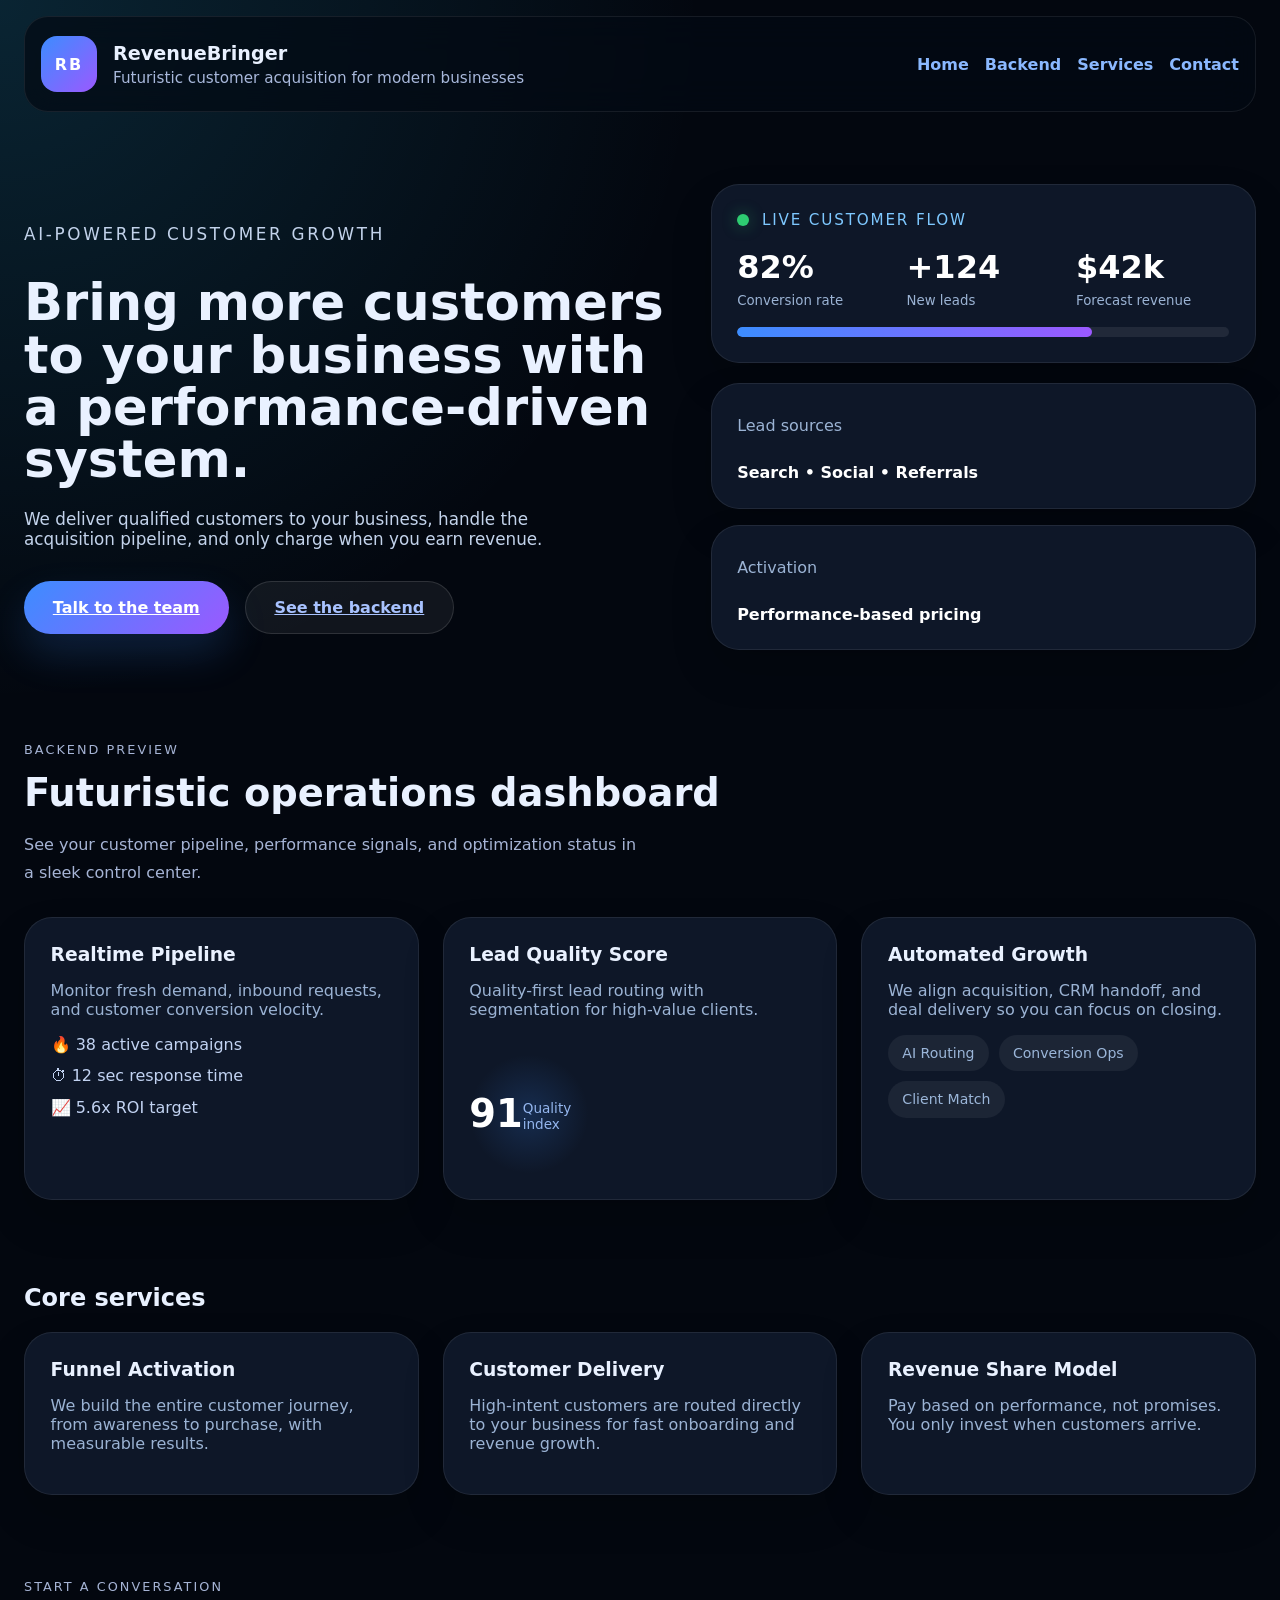
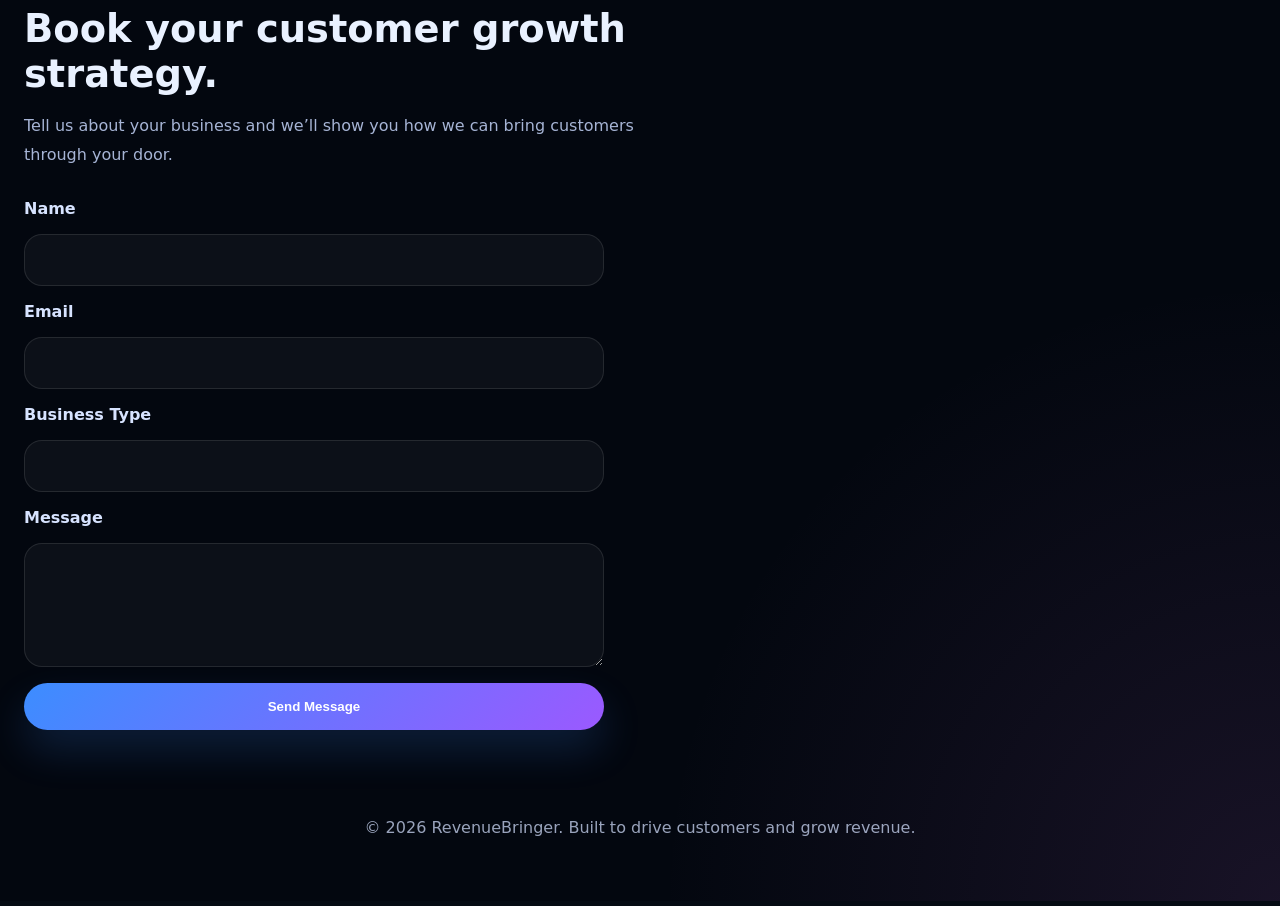
==== index.html @ 76c1cfe0 "Add files via upload" ====
<!DOCTYPE html>
<html lang="en">
<head>
    <meta charset="UTF-8">
    <meta name="viewport" content="width=device-width, initial-scale=1.0">
    <title>RevenueBringer — Customer Acquisition Engine</title>
    <link rel="stylesheet" href="style.css">
</head>
<body>
    <div class="page-shell">
        <header class="topbar">
            <div class="brand">
                <span class="brand-mark">RB</span>
                <div>
                    <h1>RevenueBringer</h1>
                    <p>Futuristic customer acquisition for modern businesses</p>
                </div>
            </div>
            <nav>
                <a href="#hero">Home</a>
                <a href="#dashboard">Backend</a>
                <a href="#services">Services</a>
                <a href="#contact">Contact</a>
            </nav>
        </header>

        <section id="hero" class="hero-panel">
            <div class="hero-copy">
                <p class="eyebrow">AI-powered customer growth</p>
                <h2>Bring more customers to your business with a performance-driven system.</h2>
                <p>We deliver qualified customers to your business, handle the acquisition pipeline, and only charge when you earn revenue.</p>
                <div class="hero-actions">
                    <a href="#contact" class="cta-button">Talk to the team</a>
                    <a href="#dashboard" class="ghost-button">See the backend</a>
                </div>
            </div>
            <div class="hero-preview">
                <div class="dashboard-card">
                    <div class="dashboard-header">
                        <span class="status-dot"></span>
                        <span>Live Customer Flow</span>
                    </div>
                    <div class="metric-group">
                        <div>
                            <span class="metric-value">82%</span>
                            <small>Conversion rate</small>
                        </div>
                        <div>
                            <span class="metric-value">+124</span>
                            <small>New leads</small>
                        </div>
                        <div>
                            <span class="metric-value">$42k</span>
                            <small>Forecast revenue</small>
                        </div>
                    </div>
                    <div class="chart-bar">
                        <span style="width: 72%"></span>
                    </div>
                </div>
                <div class="panel-grid">
                    <div class="panel-block">
                        <p>Lead sources</p>
                        <h3>Search • Social • Referrals</h3>
                    </div>
                    <div class="panel-block">
                        <p>Activation</p>
                        <h3>Performance-based pricing</h3>
                    </div>
                </div>
            </div>
        </section>

        <section id="dashboard" class="dashboard-section">
            <div class="section-heading">
                <p class="eyebrow">Backend preview</p>
                <h2>Futuristic operations dashboard</h2>
                <p>See your customer pipeline, performance signals, and optimization status in a sleek control center.</p>
            </div>
            <div class="dashboard-grid">
                <article class="info-panel glass">
                    <h3>Realtime Pipeline</h3>
                    <p>Monitor fresh demand, inbound requests, and customer conversion velocity.</p>
                    <ul>
                        <li>🔥 38 active campaigns</li>
                        <li>⏱ 12 sec response time</li>
                        <li>📈 5.6x ROI target</li>
                    </ul>
                </article>
                <article class="info-panel glass">
                    <h3>Lead Quality Score</h3>
                    <p>Quality-first lead routing with segmentation for high-value clients.</p>
                    <div class="score-ring">
                        <span>91</span>
                        <small>Quality index</small>
                    </div>
                </article>
                <article class="info-panel glass">
                    <h3>Automated Growth</h3>
                    <p>We align acquisition, CRM handoff, and deal delivery so you can focus on closing.</p>
                    <div class="chip-row">
                        <span>AI Routing</span>
                        <span>Conversion Ops</span>
                        <span>Client Match</span>
                    </div>
                </article>
            </div>
        </section>

        <section id="services" class="services-section">
            <h2>Core services</h2>
            <div class="service-grid">
                <div class="service-card glass">
                    <h3>Funnel Activation</h3>
                    <p>We build the entire customer journey, from awareness to purchase, with measurable results.</p>
                </div>
                <div class="service-card glass">
                    <h3>Customer Delivery</h3>
                    <p>High-intent customers are routed directly to your business for fast onboarding and revenue growth.</p>
                </div>
                <div class="service-card glass">
                    <h3>Revenue Share Model</h3>
                    <p>Pay based on performance, not promises. You only invest when customers arrive.</p>
                </div>
            </div>
        </section>

        <section id="contact" class="contact-section">
            <div class="section-heading">
                <p class="eyebrow">Start a conversation</p>
                <h2>Book your customer growth strategy.</h2>
                <p>Tell us about your business and we’ll show you how we can bring customers through your door.</p>
            </div>
            <form id="contact-form" class="contact-form">
                <label for="name">Name</label>
                <input type="text" id="name" name="name" required>

                <label for="email">Email</label>
                <input type="email" id="email" name="email" required>

                <label for="business">Business Type</label>
                <input type="text" id="business" name="business" required>

                <label for="message">Message</label>
                <textarea id="message" name="message" rows="5"></textarea>

                <button type="submit" class="cta-button">Send Message</button>
                <div id="contact-status" class="status-message"></div>
            </form>
        </section>

        <footer>
            <p>&copy; 2026 RevenueBringer. Built to drive customers and grow revenue.</p>
        </footer>
    </div>
    <script>
        const form = document.getElementById("contact-form");
        const status = document.getElementById("contact-status");

        form.addEventListener("submit", async (event) => {
            event.preventDefault();
            status.textContent = "Sending your request...";
            status.className = "status-message loading";

            const payload = {
                name: form.name.value.trim(),
                email: form.email.value.trim(),
                business: form.business.value.trim(),
                message: form.message.value.trim(),
            };

            try {
                const response = await fetch("/submit-contact", {
                    method: "POST",
                    headers: {"Content-Type": "application/json"},
                    body: JSON.stringify(payload),
                });
                const result = await response.json();

                if (!response.ok) {
                    status.textContent = result.message || "Unable to submit. Please try again.";
                    status.className = "status-message error";
                    return;
                }

                status.textContent = "Thank you! Your contact info is saved.";
                status.className = "status-message success";
                form.reset();
            } catch (error) {
                status.textContent = "Network error. Please try again later.";
                status.className = "status-message error";
            }
        });
    </script>
</body>
</html>
---- style.css ----
* {
    box-sizing: border-box;
}

:root {
    color-scheme: dark;
    font-family: Inter, ui-sans-serif, system-ui, -apple-system, BlinkMacSystemFont, "Segoe UI", sans-serif;
    color: #e9f1ff;
    background-color: #050b13;
}

body {
    margin: 0;
    min-height: 100vh;
    background: radial-gradient(circle at top left, rgba(46, 204, 255, 0.15), transparent 25%),
        radial-gradient(circle at bottom right, rgba(155, 89, 182, 0.14), transparent 22%),
        #03070f;
}

.page-shell {
    width: 100%;
    max-width: 1440px;
    margin: 0 auto;
    padding: 1rem 1.5rem 3rem;
}

.topbar {
    display: flex;
    align-items: center;
    justify-content: space-between;
    gap: 1rem;
    padding: 1.2rem 1rem;
    backdrop-filter: blur(18px);
    background: rgba(4, 11, 20, 0.72);
    border: 1px solid rgba(255, 255, 255, 0.08);
    border-radius: 24px;
    margin-bottom: 2rem;
}

.brand {
    display: flex;
    align-items: center;
    gap: 1rem;
}

.brand-mark {
    display: inline-flex;
    align-items: center;
    justify-content: center;
    width: 56px;
    height: 56px;
    border-radius: 16px;
    background: linear-gradient(135deg, #3c8dff, #9b59ff);
    color: white;
    font-weight: 900;
    letter-spacing: 0.12em;
}

.brand h1 {
    margin: 0;
    font-size: 1.2rem;
}

.brand p {
    margin: 0.25rem 0 0;
    color: #a8b8db;
    font-size: 0.95rem;
}

nav {
    display: flex;
    gap: 1rem;
    flex-wrap: wrap;
}

nav a {
    color: #8ab8ff;
    text-decoration: none;
    font-weight: 600;
    transition: color 0.2s ease;
}

nav a:hover {
    color: #ffffff;
}

.hero-panel {
    display: grid;
    grid-template-columns: minmax(0, 1.2fr) minmax(320px, 1fr);
    gap: 2rem;
    align-items: center;
    padding: 2.5rem 0;
}

.hero-copy {
    max-width: 650px;
}

.eyebrow {
    color: #67d1ff;
    letter-spacing: 0.16em;
    text-transform: uppercase;
    font-size: 0.8rem;
    margin-bottom: 1rem;
}

.hero-copy h2 {
    margin: 0;
    font-size: clamp(2.5rem, 4vw, 4rem);
    line-height: 1.02;
}

.hero-copy p {
    margin: 1.5rem 0 2rem;
    max-width: 600px;
    color: #c3d3eb;
    font-size: 1.05rem;
}

.hero-actions {
    display: flex;
    gap: 1rem;
    flex-wrap: wrap;
}

.cta-button,
.ghost-button {
    display: inline-flex;
    align-items: center;
    justify-content: center;
    padding: 1rem 1.8rem;
    border-radius: 999px;
    font-weight: 700;
    border: none;
    transition: transform 0.24s ease, box-shadow 0.24s ease, background 0.24s ease;
}

.cta-button {
    background: linear-gradient(135deg, #3c8dff, #9b59ff);
    color: white;
    box-shadow: 0 20px 40px rgba(60, 141, 255, 0.18);
}

.ghost-button {
    background: rgba(255, 255, 255, 0.06);
    color: #a8c2ff;
    border: 1px solid rgba(255, 255, 255, 0.12);
}

.cta-button:hover,
.ghost-button:hover {
    transform: translateY(-2px);
    box-shadow: 0 24px 42px rgba(60, 141, 255, 0.25);
}

.hero-preview {
    display: grid;
    gap: 1.25rem;
}

.dashboard-card,
.panel-block,
.info-panel,
.service-card {
    background: rgba(17, 27, 45, 0.88);
    border: 1px solid rgba(255, 255, 255, 0.08);
    border-radius: 28px;
    box-shadow: 0 20px 40px rgba(0, 0, 0, 0.18);
    padding: 1.6rem;
    backdrop-filter: blur(14px);
}

.dashboard-card {
    display: grid;
    gap: 1.2rem;
}

.dashboard-header {
    display: flex;
    align-items: center;
    gap: 0.8rem;
    color: #7ec8ff;
    font-size: 0.95rem;
    text-transform: uppercase;
    letter-spacing: 0.12em;
}

.status-dot {
    width: 12px;
    height: 12px;
    border-radius: 50%;
    background: #2ecc71;
    box-shadow: 0 0 16px rgba(46, 204, 113, 0.4);
}

.metric-group {
    display: grid;
    gap: 1rem;
    grid-template-columns: repeat(3, minmax(0, 1fr));
}

.metric-group div {
    min-width: 0;
}

.metric-value {
    display: block;
    font-size: 2rem;
    font-weight: 800;
    color: #fff;
}

.metric-group small,
.panel-block p,
.info-panel p,
.service-card p {
    color: #9bb3d4;
    display: block;
    margin-top: 0.4rem;
}

.chart-bar {
    height: 10px;
    background: rgba(255, 255, 255, 0.08);
    border-radius: 999px;
    overflow: hidden;
}

.chart-bar span {
    display: block;
    height: 100%;
    background: linear-gradient(90deg, #3c8dff, #9b59ff);
    border-radius: 999px;
}

.panel-grid {
    display: grid;
    gap: 1rem;
}

.panel-block {
    display: flex;
    flex-direction: column;
    gap: 0.75rem;
}

.panel-block h3 {
    margin: 0;
    color: #fff;
    font-size: 1rem;
}

.dashboard-section,
.services-section,
.contact-section {
    padding: 2rem 0;
}

.section-heading {
    max-width: 720px;
    margin-bottom: 1.8rem;
}

.section-heading h2 {
    margin: 0.5rem 0 0;
    font-size: 2.4rem;
}

.section-heading p {
    margin: 1rem 0 0;
    color: #a6b4d5;
    max-width: 620px;
    line-height: 1.8;
}

.dashboard-grid,
.service-grid {
    display: grid;
    gap: 1.5rem;
    grid-template-columns: repeat(3, minmax(0, 1fr));
}

.info-panel h3,
.service-card h3 {
    margin: 0 0 1rem;
}

.info-panel ul {
    margin: 0;
    padding: 0;
    list-style: none;
    display: grid;
    gap: 0.8rem;
}

.info-panel li {
    color: #c2d3f2;
}

.score-ring {
    display: inline-flex;
    align-items: center;
    justify-content: center;
    width: 120px;
    height: 120px;
    border-radius: 999px;
    background: radial-gradient(circle, rgba(60, 141, 255, 0.18), transparent 70%);
    color: #fff;
    font-size: 2.4rem;
    font-weight: 800;
    margin-top: 1.2rem;
}

.score-ring small {
    display: block;
    font-size: 0.85rem;
    font-weight: 500;
    color: #94b6ee;
    margin-top: 0.35rem;
}

.chip-row {
    display: flex;
    flex-wrap: wrap;
    gap: 0.6rem;
    margin-top: 1rem;
}

.chip-row span {
    display: inline-flex;
    align-items: center;
    justify-content: center;
    padding: 0.65rem 0.9rem;
    border-radius: 999px;
    background: rgba(255, 255, 255, 0.06);
    color: #9bb6d9;
    font-size: 0.88rem;
}

.contact-form {
    display: grid;
    gap: 1rem;
    max-width: 580px;
}

.contact-form label {
    font-weight: 700;
    color: #d7e3ff;
}

.contact-form input,
.contact-form textarea {
    width: 100%;
    padding: 1rem 1.1rem;
    border-radius: 18px;
    border: 1px solid rgba(255, 255, 255, 0.1);
    background: rgba(255, 255, 255, 0.04);
    color: #f4f8ff;
    outline: none;
    font-size: 1rem;
}

.contact-form input:focus,
.contact-form textarea:focus {
    border-color: rgba(60, 141, 255, 0.7);
    box-shadow: 0 0 0 4px rgba(60, 141, 255, 0.12);
}

footer {
    text-align: center;
    color: rgba(212, 224, 255, 0.72);
    padding: 1.5rem 0 0;
}

@media (max-width: 1024px) {
    .hero-panel {
        grid-template-columns: 1fr;
    }

    .dashboard-grid,
    .service-grid {
        grid-template-columns: 1fr 1fr;
    }
}

@media (max-width: 720px) {
    .topbar {
        flex-direction: column;
        align-items: flex-start;
    }

    .dashboard-grid,
    .service-grid {
        grid-template-columns: 1fr;
    }

    .hero-copy h2 {
        font-size: 2.1rem;
    }
}
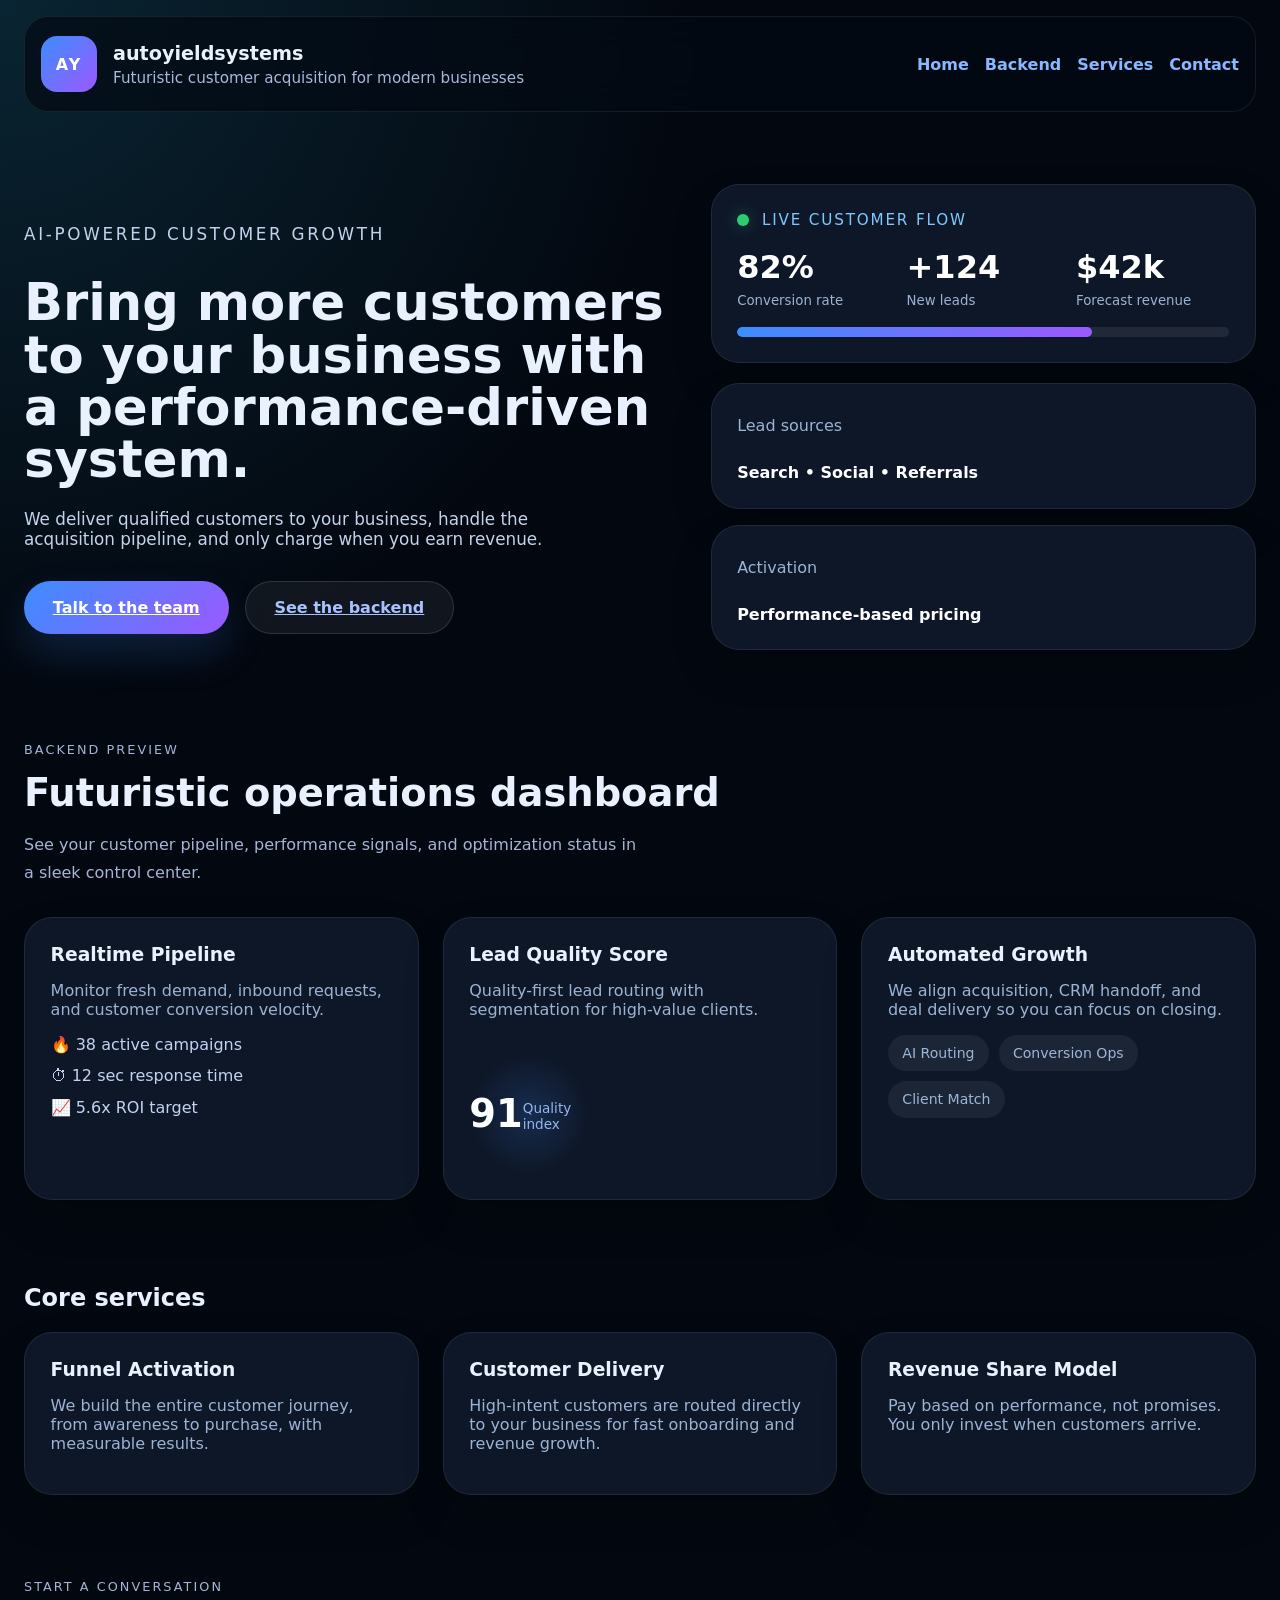
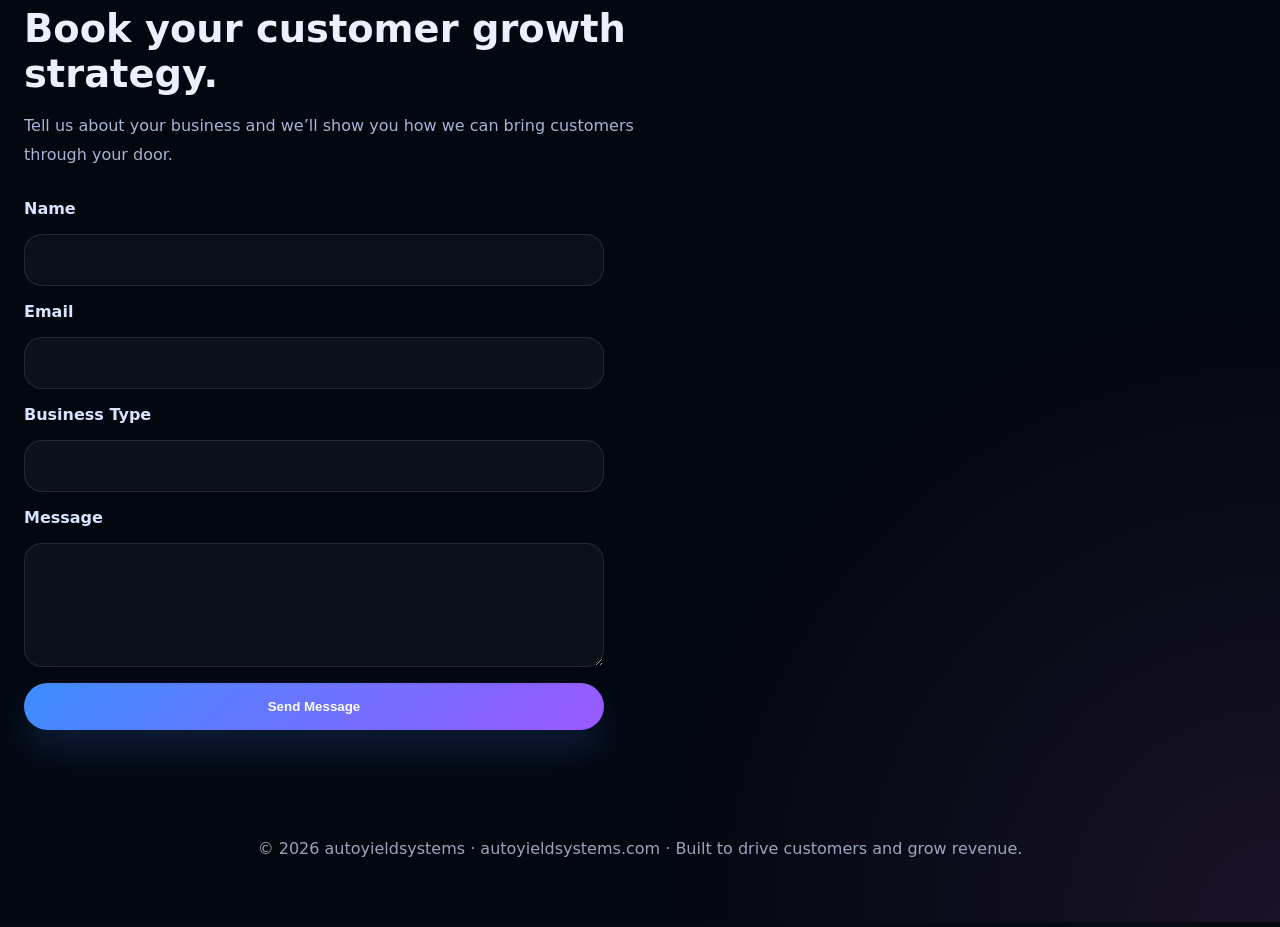
==== commit 1462aa39: "Replace live static landing: RevenueBringer -> autoyieldsystems Root index.html + style.css match pr" ====
--- a/index.html
+++ b/index.html
@@ -1,196 +1,200 @@
-<!DOCTYPE html>
-<html lang="en">
-<head>
-    <meta charset="UTF-8">
-    <meta name="viewport" content="width=device-width, initial-scale=1.0">
-    <title>RevenueBringer — Customer Acquisition Engine</title>
-    <link rel="stylesheet" href="style.css">
-</head>
-<body>
-    <div class="page-shell">
-        <header class="topbar">
-            <div class="brand">
-                <span class="brand-mark">RB</span>
-                <div>
-                    <h1>RevenueBringer</h1>
-                    <p>Futuristic customer acquisition for modern businesses</p>
-                </div>
-            </div>
-            <nav>
-                <a href="#hero">Home</a>
-                <a href="#dashboard">Backend</a>
-                <a href="#services">Services</a>
-                <a href="#contact">Contact</a>
-            </nav>
-        </header>
-
-        <section id="hero" class="hero-panel">
-            <div class="hero-copy">
-                <p class="eyebrow">AI-powered customer growth</p>
-                <h2>Bring more customers to your business with a performance-driven system.</h2>
-                <p>We deliver qualified customers to your business, handle the acquisition pipeline, and only charge when you earn revenue.</p>
-                <div class="hero-actions">
-                    <a href="#contact" class="cta-button">Talk to the team</a>
-                    <a href="#dashboard" class="ghost-button">See the backend</a>
-                </div>
-            </div>
-            <div class="hero-preview">
-                <div class="dashboard-card">
-                    <div class="dashboard-header">
-                        <span class="status-dot"></span>
-                        <span>Live Customer Flow</span>
-                    </div>
-                    <div class="metric-group">
-                        <div>
-                            <span class="metric-value">82%</span>
-                            <small>Conversion rate</small>
-                        </div>
-                        <div>
-                            <span class="metric-value">+124</span>
-                            <small>New leads</small>
-                        </div>
-                        <div>
-                            <span class="metric-value">$42k</span>
-                            <small>Forecast revenue</small>
-                        </div>
-                    </div>
-                    <div class="chart-bar">
-                        <span style="width: 72%"></span>
-                    </div>
-                </div>
-                <div class="panel-grid">
-                    <div class="panel-block">
-                        <p>Lead sources</p>
-                        <h3>Search • Social • Referrals</h3>
-                    </div>
-                    <div class="panel-block">
-                        <p>Activation</p>
-                        <h3>Performance-based pricing</h3>
-                    </div>
-                </div>
-            </div>
-        </section>
-
-        <section id="dashboard" class="dashboard-section">
-            <div class="section-heading">
-                <p class="eyebrow">Backend preview</p>
-                <h2>Futuristic operations dashboard</h2>
-                <p>See your customer pipeline, performance signals, and optimization status in a sleek control center.</p>
-            </div>
-            <div class="dashboard-grid">
-                <article class="info-panel glass">
-                    <h3>Realtime Pipeline</h3>
-                    <p>Monitor fresh demand, inbound requests, and customer conversion velocity.</p>
-                    <ul>
-                        <li>🔥 38 active campaigns</li>
-                        <li>⏱ 12 sec response time</li>
-                        <li>📈 5.6x ROI target</li>
-                    </ul>
-                </article>
-                <article class="info-panel glass">
-                    <h3>Lead Quality Score</h3>
-                    <p>Quality-first lead routing with segmentation for high-value clients.</p>
-                    <div class="score-ring">
-                        <span>91</span>
-                        <small>Quality index</small>
-                    </div>
-                </article>
-                <article class="info-panel glass">
-                    <h3>Automated Growth</h3>
-                    <p>We align acquisition, CRM handoff, and deal delivery so you can focus on closing.</p>
-                    <div class="chip-row">
-                        <span>AI Routing</span>
-                        <span>Conversion Ops</span>
-                        <span>Client Match</span>
-                    </div>
-                </article>
-            </div>
-        </section>
-
-        <section id="services" class="services-section">
-            <h2>Core services</h2>
-            <div class="service-grid">
-                <div class="service-card glass">
-                    <h3>Funnel Activation</h3>
-                    <p>We build the entire customer journey, from awareness to purchase, with measurable results.</p>
-                </div>
-                <div class="service-card glass">
-                    <h3>Customer Delivery</h3>
-                    <p>High-intent customers are routed directly to your business for fast onboarding and revenue growth.</p>
-                </div>
-                <div class="service-card glass">
-                    <h3>Revenue Share Model</h3>
-                    <p>Pay based on performance, not promises. You only invest when customers arrive.</p>
-                </div>
-            </div>
-        </section>
-
-        <section id="contact" class="contact-section">
-            <div class="section-heading">
-                <p class="eyebrow">Start a conversation</p>
-                <h2>Book your customer growth strategy.</h2>
-                <p>Tell us about your business and we’ll show you how we can bring customers through your door.</p>
-            </div>
-            <form id="contact-form" class="contact-form">
-                <label for="name">Name</label>
-                <input type="text" id="name" name="name" required>
-
-                <label for="email">Email</label>
-                <input type="email" id="email" name="email" required>
-
-                <label for="business">Business Type</label>
-                <input type="text" id="business" name="business" required>
-
-                <label for="message">Message</label>
-                <textarea id="message" name="message" rows="5"></textarea>
-
-                <button type="submit" class="cta-button">Send Message</button>
-                <div id="contact-status" class="status-message"></div>
-            </form>
-        </section>
-
-        <footer>
-            <p>&copy; 2026 RevenueBringer. Built to drive customers and grow revenue.</p>
-        </footer>
-    </div>
-    <script>
-        const form = document.getElementById("contact-form");
-        const status = document.getElementById("contact-status");
-
-        form.addEventListener("submit", async (event) => {
-            event.preventDefault();
-            status.textContent = "Sending your request...";
-            status.className = "status-message loading";
-
-            const payload = {
-                name: form.name.value.trim(),
-                email: form.email.value.trim(),
-                business: form.business.value.trim(),
-                message: form.message.value.trim(),
-            };
-
-            try {
-                const response = await fetch("/submit-contact", {
-                    method: "POST",
-                    headers: {"Content-Type": "application/json"},
-                    body: JSON.stringify(payload),
-                });
-                const result = await response.json();
-
-                if (!response.ok) {
-                    status.textContent = result.message || "Unable to submit. Please try again.";
-                    status.className = "status-message error";
-                    return;
-                }
-
-                status.textContent = "Thank you! Your contact info is saved.";
-                status.className = "status-message success";
-                form.reset();
-            } catch (error) {
-                status.textContent = "Network error. Please try again later.";
-                status.className = "status-message error";
-            }
-        });
-    </script>
-</body>
-</html>+<!DOCTYPE html>
+<html lang="en">
+<head>
+    <meta charset="UTF-8">
+    <meta name="viewport" content="width=device-width, initial-scale=1.0">
+    <meta name="description" content="autoyieldsystems.com — Futuristic customer acquisition for modern businesses.">
+    <link rel="canonical" href="https://autoyieldsystems.com/">
+    <title>autoyieldsystems — Customer Acquisition Engine</title>
+    <link rel="stylesheet" href="style.css">
+</head>
+<body>
+    <div class="page-shell">
+        <header class="topbar">
+            <div class="brand">
+                <span class="brand-mark">AY</span>
+                <div>
+                    <h1>autoyieldsystems</h1>
+                    <p>Futuristic customer acquisition for modern businesses</p>
+                </div>
+            </div>
+            <nav>
+                <a href="#hero">Home</a>
+                <a href="#dashboard">Backend</a>
+                <a href="#services">Services</a>
+                <a href="#contact">Contact</a>
+            </nav>
+        </header>
+
+        <section id="hero" class="hero-panel">
+            <div class="hero-copy">
+                <p class="eyebrow">AI-powered customer growth</p>
+                <h2>Bring more customers to your business with a performance-driven system.</h2>
+                <p>We deliver qualified customers to your business, handle the acquisition pipeline, and only charge when you earn revenue.</p>
+                <div class="hero-actions">
+                    <a href="#contact" class="cta-button">Talk to the team</a>
+                    <a href="#dashboard" class="ghost-button">See the backend</a>
+                </div>
+            </div>
+            <div class="hero-preview">
+                <div class="dashboard-card">
+                    <div class="dashboard-header">
+                        <span class="status-dot"></span>
+                        <span>Live Customer Flow</span>
+                    </div>
+                    <div class="metric-group">
+                        <div>
+                            <span class="metric-value">82%</span>
+                            <small>Conversion rate</small>
+                        </div>
+                        <div>
+                            <span class="metric-value">+124</span>
+                            <small>New leads</small>
+                        </div>
+                        <div>
+                            <span class="metric-value">$42k</span>
+                            <small>Forecast revenue</small>
+                        </div>
+                    </div>
+                    <div class="chart-bar">
+                        <span style="width: 72%"></span>
+                    </div>
+                </div>
+                <div class="panel-grid">
+                    <div class="panel-block">
+                        <p>Lead sources</p>
+                        <h3>Search • Social • Referrals</h3>
+                    </div>
+                    <div class="panel-block">
+                        <p>Activation</p>
+                        <h3>Performance-based pricing</h3>
+                    </div>
+                </div>
+            </div>
+        </section>
+
+        <section id="dashboard" class="dashboard-section">
+            <div class="section-heading">
+                <p class="eyebrow">Backend preview</p>
+                <h2>Futuristic operations dashboard</h2>
+                <p>See your customer pipeline, performance signals, and optimization status in a sleek control center.</p>
+            </div>
+            <div class="dashboard-grid">
+                <article class="info-panel glass">
+                    <h3>Realtime Pipeline</h3>
+                    <p>Monitor fresh demand, inbound requests, and customer conversion velocity.</p>
+                    <ul>
+                        <li>🔥 38 active campaigns</li>
+                        <li>⏱ 12 sec response time</li>
+                        <li>📈 5.6x ROI target</li>
+                    </ul>
+                </article>
+                <article class="info-panel glass">
+                    <h3>Lead Quality Score</h3>
+                    <p>Quality-first lead routing with segmentation for high-value clients.</p>
+                    <div class="score-ring">
+                        <span>91</span>
+                        <small>Quality index</small>
+                    </div>
+                </article>
+                <article class="info-panel glass">
+                    <h3>Automated Growth</h3>
+                    <p>We align acquisition, CRM handoff, and deal delivery so you can focus on closing.</p>
+                    <div class="chip-row">
+                        <span>AI Routing</span>
+                        <span>Conversion Ops</span>
+                        <span>Client Match</span>
+                    </div>
+                </article>
+            </div>
+        </section>
+
+        <section id="services" class="services-section">
+            <h2>Core services</h2>
+            <div class="service-grid">
+                <div class="service-card glass">
+                    <h3>Funnel Activation</h3>
+                    <p>We build the entire customer journey, from awareness to purchase, with measurable results.</p>
+                </div>
+                <div class="service-card glass">
+                    <h3>Customer Delivery</h3>
+                    <p>High-intent customers are routed directly to your business for fast onboarding and revenue growth.</p>
+                </div>
+                <div class="service-card glass">
+                    <h3>Revenue Share Model</h3>
+                    <p>Pay based on performance, not promises. You only invest when customers arrive.</p>
+                </div>
+            </div>
+        </section>
+
+        <section id="contact" class="contact-section">
+            <div class="section-heading">
+                <p class="eyebrow">Start a conversation</p>
+                <h2>Book your customer growth strategy.</h2>
+                <p>Tell us about your business and we’ll show you how we can bring customers through your door.</p>
+            </div>
+            <form id="contact-form" class="contact-form">
+                <label for="name">Name</label>
+                <input type="text" id="name" name="name" required>
+
+                <label for="email">Email</label>
+                <input type="email" id="email" name="email" required>
+
+                <label for="business">Business Type</label>
+                <input type="text" id="business" name="business" required>
+
+                <label for="message">Message</label>
+                <textarea id="message" name="message" rows="5"></textarea>
+
+                <button type="submit" class="cta-button">Send Message</button>
+                <div id="contact-status" class="status-message"></div>
+            </form>
+        </section>
+
+        <footer>
+            <p>&copy; <span id="y"></span> autoyieldsystems · autoyieldsystems.com · Built to drive customers and grow revenue.</p>
+        </footer>
+    </div>
+    <script>
+        document.getElementById("y").textContent = new Date().getFullYear();
+
+        const form = document.getElementById("contact-form");
+        const status = document.getElementById("contact-status");
+
+        form.addEventListener("submit", async (event) => {
+            event.preventDefault();
+            status.textContent = "Sending your request...";
+            status.className = "status-message loading";
+
+            const payload = {
+                name: form.name.value.trim(),
+                email: form.email.value.trim(),
+                business: form.business.value.trim(),
+                message: form.message.value.trim(),
+            };
+
+            try {
+                const response = await fetch("/submit-contact", {
+                    method: "POST",
+                    headers: {"Content-Type": "application/json"},
+                    body: JSON.stringify(payload),
+                });
+                const result = await response.json();
+
+                if (!response.ok) {
+                    status.textContent = result.message || "Unable to submit. Please try again.";
+                    status.className = "status-message error";
+                    return;
+                }
+
+                status.textContent = "Thank you! Your contact info is saved.";
+                status.className = "status-message success";
+                form.reset();
+            } catch (error) {
+                status.textContent = "Network error. Please try again later.";
+                status.className = "status-message error";
+            }
+        });
+    </script>
+</body>
+</html>
--- a/style.css
+++ b/style.css
@@ -1,400 +1,417 @@
-* {
-    box-sizing: border-box;
-}
-
-:root {
-    color-scheme: dark;
-    font-family: Inter, ui-sans-serif, system-ui, -apple-system, BlinkMacSystemFont, "Segoe UI", sans-serif;
-    color: #e9f1ff;
-    background-color: #050b13;
-}
-
-body {
-    margin: 0;
-    min-height: 100vh;
-    background: radial-gradient(circle at top left, rgba(46, 204, 255, 0.15), transparent 25%),
-        radial-gradient(circle at bottom right, rgba(155, 89, 182, 0.14), transparent 22%),
-        #03070f;
-}
-
-.page-shell {
-    width: 100%;
-    max-width: 1440px;
-    margin: 0 auto;
-    padding: 1rem 1.5rem 3rem;
-}
-
-.topbar {
-    display: flex;
-    align-items: center;
-    justify-content: space-between;
-    gap: 1rem;
-    padding: 1.2rem 1rem;
-    backdrop-filter: blur(18px);
-    background: rgba(4, 11, 20, 0.72);
-    border: 1px solid rgba(255, 255, 255, 0.08);
-    border-radius: 24px;
-    margin-bottom: 2rem;
-}
-
-.brand {
-    display: flex;
-    align-items: center;
-    gap: 1rem;
-}
-
-.brand-mark {
-    display: inline-flex;
-    align-items: center;
-    justify-content: center;
-    width: 56px;
-    height: 56px;
-    border-radius: 16px;
-    background: linear-gradient(135deg, #3c8dff, #9b59ff);
-    color: white;
-    font-weight: 900;
-    letter-spacing: 0.12em;
-}
-
-.brand h1 {
-    margin: 0;
-    font-size: 1.2rem;
-}
-
-.brand p {
-    margin: 0.25rem 0 0;
-    color: #a8b8db;
-    font-size: 0.95rem;
-}
-
-nav {
-    display: flex;
-    gap: 1rem;
-    flex-wrap: wrap;
-}
-
-nav a {
-    color: #8ab8ff;
-    text-decoration: none;
-    font-weight: 600;
-    transition: color 0.2s ease;
-}
-
-nav a:hover {
-    color: #ffffff;
-}
-
-.hero-panel {
-    display: grid;
-    grid-template-columns: minmax(0, 1.2fr) minmax(320px, 1fr);
-    gap: 2rem;
-    align-items: center;
-    padding: 2.5rem 0;
-}
-
-.hero-copy {
-    max-width: 650px;
-}
-
-.eyebrow {
-    color: #67d1ff;
-    letter-spacing: 0.16em;
-    text-transform: uppercase;
-    font-size: 0.8rem;
-    margin-bottom: 1rem;
-}
-
-.hero-copy h2 {
-    margin: 0;
-    font-size: clamp(2.5rem, 4vw, 4rem);
-    line-height: 1.02;
-}
-
-.hero-copy p {
-    margin: 1.5rem 0 2rem;
-    max-width: 600px;
-    color: #c3d3eb;
-    font-size: 1.05rem;
-}
-
-.hero-actions {
-    display: flex;
-    gap: 1rem;
-    flex-wrap: wrap;
-}
-
-.cta-button,
-.ghost-button {
-    display: inline-flex;
-    align-items: center;
-    justify-content: center;
-    padding: 1rem 1.8rem;
-    border-radius: 999px;
-    font-weight: 700;
-    border: none;
-    transition: transform 0.24s ease, box-shadow 0.24s ease, background 0.24s ease;
-}
-
-.cta-button {
-    background: linear-gradient(135deg, #3c8dff, #9b59ff);
-    color: white;
-    box-shadow: 0 20px 40px rgba(60, 141, 255, 0.18);
-}
-
-.ghost-button {
-    background: rgba(255, 255, 255, 0.06);
-    color: #a8c2ff;
-    border: 1px solid rgba(255, 255, 255, 0.12);
-}
-
-.cta-button:hover,
-.ghost-button:hover {
-    transform: translateY(-2px);
-    box-shadow: 0 24px 42px rgba(60, 141, 255, 0.25);
-}
-
-.hero-preview {
-    display: grid;
-    gap: 1.25rem;
-}
-
-.dashboard-card,
-.panel-block,
-.info-panel,
-.service-card {
-    background: rgba(17, 27, 45, 0.88);
-    border: 1px solid rgba(255, 255, 255, 0.08);
-    border-radius: 28px;
-    box-shadow: 0 20px 40px rgba(0, 0, 0, 0.18);
-    padding: 1.6rem;
-    backdrop-filter: blur(14px);
-}
-
-.dashboard-card {
-    display: grid;
-    gap: 1.2rem;
-}
-
-.dashboard-header {
-    display: flex;
-    align-items: center;
-    gap: 0.8rem;
-    color: #7ec8ff;
-    font-size: 0.95rem;
-    text-transform: uppercase;
-    letter-spacing: 0.12em;
-}
-
-.status-dot {
-    width: 12px;
-    height: 12px;
-    border-radius: 50%;
-    background: #2ecc71;
-    box-shadow: 0 0 16px rgba(46, 204, 113, 0.4);
-}
-
-.metric-group {
-    display: grid;
-    gap: 1rem;
-    grid-template-columns: repeat(3, minmax(0, 1fr));
-}
-
-.metric-group div {
-    min-width: 0;
-}
-
-.metric-value {
-    display: block;
-    font-size: 2rem;
-    font-weight: 800;
-    color: #fff;
-}
-
-.metric-group small,
-.panel-block p,
-.info-panel p,
-.service-card p {
-    color: #9bb3d4;
-    display: block;
-    margin-top: 0.4rem;
-}
-
-.chart-bar {
-    height: 10px;
-    background: rgba(255, 255, 255, 0.08);
-    border-radius: 999px;
-    overflow: hidden;
-}
-
-.chart-bar span {
-    display: block;
-    height: 100%;
-    background: linear-gradient(90deg, #3c8dff, #9b59ff);
-    border-radius: 999px;
-}
-
-.panel-grid {
-    display: grid;
-    gap: 1rem;
-}
-
-.panel-block {
-    display: flex;
-    flex-direction: column;
-    gap: 0.75rem;
-}
-
-.panel-block h3 {
-    margin: 0;
-    color: #fff;
-    font-size: 1rem;
-}
-
-.dashboard-section,
-.services-section,
-.contact-section {
-    padding: 2rem 0;
-}
-
-.section-heading {
-    max-width: 720px;
-    margin-bottom: 1.8rem;
-}
-
-.section-heading h2 {
-    margin: 0.5rem 0 0;
-    font-size: 2.4rem;
-}
-
-.section-heading p {
-    margin: 1rem 0 0;
-    color: #a6b4d5;
-    max-width: 620px;
-    line-height: 1.8;
-}
-
-.dashboard-grid,
-.service-grid {
-    display: grid;
-    gap: 1.5rem;
-    grid-template-columns: repeat(3, minmax(0, 1fr));
-}
-
-.info-panel h3,
-.service-card h3 {
-    margin: 0 0 1rem;
-}
-
-.info-panel ul {
-    margin: 0;
-    padding: 0;
-    list-style: none;
-    display: grid;
-    gap: 0.8rem;
-}
-
-.info-panel li {
-    color: #c2d3f2;
-}
-
-.score-ring {
-    display: inline-flex;
-    align-items: center;
-    justify-content: center;
-    width: 120px;
-    height: 120px;
-    border-radius: 999px;
-    background: radial-gradient(circle, rgba(60, 141, 255, 0.18), transparent 70%);
-    color: #fff;
-    font-size: 2.4rem;
-    font-weight: 800;
-    margin-top: 1.2rem;
-}
-
-.score-ring small {
-    display: block;
-    font-size: 0.85rem;
-    font-weight: 500;
-    color: #94b6ee;
-    margin-top: 0.35rem;
-}
-
-.chip-row {
-    display: flex;
-    flex-wrap: wrap;
-    gap: 0.6rem;
-    margin-top: 1rem;
-}
-
-.chip-row span {
-    display: inline-flex;
-    align-items: center;
-    justify-content: center;
-    padding: 0.65rem 0.9rem;
-    border-radius: 999px;
-    background: rgba(255, 255, 255, 0.06);
-    color: #9bb6d9;
-    font-size: 0.88rem;
-}
-
-.contact-form {
-    display: grid;
-    gap: 1rem;
-    max-width: 580px;
-}
-
-.contact-form label {
-    font-weight: 700;
-    color: #d7e3ff;
-}
-
-.contact-form input,
-.contact-form textarea {
-    width: 100%;
-    padding: 1rem 1.1rem;
-    border-radius: 18px;
-    border: 1px solid rgba(255, 255, 255, 0.1);
-    background: rgba(255, 255, 255, 0.04);
-    color: #f4f8ff;
-    outline: none;
-    font-size: 1rem;
-}
-
-.contact-form input:focus,
-.contact-form textarea:focus {
-    border-color: rgba(60, 141, 255, 0.7);
-    box-shadow: 0 0 0 4px rgba(60, 141, 255, 0.12);
-}
-
-footer {
-    text-align: center;
-    color: rgba(212, 224, 255, 0.72);
-    padding: 1.5rem 0 0;
-}
-
-@media (max-width: 1024px) {
-    .hero-panel {
-        grid-template-columns: 1fr;
-    }
-
-    .dashboard-grid,
-    .service-grid {
-        grid-template-columns: 1fr 1fr;
-    }
-}
-
-@media (max-width: 720px) {
-    .topbar {
-        flex-direction: column;
-        align-items: flex-start;
-    }
-
-    .dashboard-grid,
-    .service-grid {
-        grid-template-columns: 1fr;
-    }
-
-    .hero-copy h2 {
-        font-size: 2.1rem;
-    }
-}
+* {
+    box-sizing: border-box;
+}
+
+:root {
+    color-scheme: dark;
+    font-family: Inter, ui-sans-serif, system-ui, -apple-system, BlinkMacSystemFont, "Segoe UI", sans-serif;
+    color: #e9f1ff;
+    background-color: #050b13;
+}
+
+body {
+    margin: 0;
+    min-height: 100vh;
+    background: radial-gradient(circle at top left, rgba(46, 204, 255, 0.15), transparent 25%),
+        radial-gradient(circle at bottom right, rgba(155, 89, 182, 0.14), transparent 22%),
+        #03070f;
+}
+
+.page-shell {
+    width: 100%;
+    max-width: 1440px;
+    margin: 0 auto;
+    padding: 1rem 1.5rem 3rem;
+}
+
+.topbar {
+    display: flex;
+    align-items: center;
+    justify-content: space-between;
+    gap: 1rem;
+    padding: 1.2rem 1rem;
+    backdrop-filter: blur(18px);
+    background: rgba(4, 11, 20, 0.72);
+    border: 1px solid rgba(255, 255, 255, 0.08);
+    border-radius: 24px;
+    margin-bottom: 2rem;
+}
+
+.brand {
+    display: flex;
+    align-items: center;
+    gap: 1rem;
+}
+
+.brand-mark {
+    display: inline-flex;
+    align-items: center;
+    justify-content: center;
+    width: 56px;
+    height: 56px;
+    border-radius: 16px;
+    background: linear-gradient(135deg, #3c8dff, #9b59ff);
+    color: white;
+    font-weight: 900;
+    letter-spacing: 0.12em;
+}
+
+.brand h1 {
+    margin: 0;
+    font-size: 1.2rem;
+}
+
+.brand p {
+    margin: 0.25rem 0 0;
+    color: #a8b8db;
+    font-size: 0.95rem;
+}
+
+nav {
+    display: flex;
+    gap: 1rem;
+    flex-wrap: wrap;
+}
+
+nav a {
+    color: #8ab8ff;
+    text-decoration: none;
+    font-weight: 600;
+    transition: color 0.2s ease;
+}
+
+nav a:hover {
+    color: #ffffff;
+}
+
+.hero-panel {
+    display: grid;
+    grid-template-columns: minmax(0, 1.2fr) minmax(320px, 1fr);
+    gap: 2rem;
+    align-items: center;
+    padding: 2.5rem 0;
+}
+
+.hero-copy {
+    max-width: 650px;
+}
+
+.eyebrow {
+    color: #67d1ff;
+    letter-spacing: 0.16em;
+    text-transform: uppercase;
+    font-size: 0.8rem;
+    margin-bottom: 1rem;
+}
+
+.hero-copy h2 {
+    margin: 0;
+    font-size: clamp(2.5rem, 4vw, 4rem);
+    line-height: 1.02;
+}
+
+.hero-copy p {
+    margin: 1.5rem 0 2rem;
+    max-width: 600px;
+    color: #c3d3eb;
+    font-size: 1.05rem;
+}
+
+.hero-actions {
+    display: flex;
+    gap: 1rem;
+    flex-wrap: wrap;
+}
+
+.cta-button,
+.ghost-button {
+    display: inline-flex;
+    align-items: center;
+    justify-content: center;
+    padding: 1rem 1.8rem;
+    border-radius: 999px;
+    font-weight: 700;
+    border: none;
+    transition: transform 0.24s ease, box-shadow 0.24s ease, background 0.24s ease;
+}
+
+.cta-button {
+    background: linear-gradient(135deg, #3c8dff, #9b59ff);
+    color: white;
+    box-shadow: 0 20px 40px rgba(60, 141, 255, 0.18);
+}
+
+.ghost-button {
+    background: rgba(255, 255, 255, 0.06);
+    color: #a8c2ff;
+    border: 1px solid rgba(255, 255, 255, 0.12);
+}
+
+.cta-button:hover,
+.ghost-button:hover {
+    transform: translateY(-2px);
+    box-shadow: 0 24px 42px rgba(60, 141, 255, 0.25);
+}
+
+.hero-preview {
+    display: grid;
+    gap: 1.25rem;
+}
+
+.dashboard-card,
+.panel-block,
+.info-panel,
+.service-card {
+    background: rgba(17, 27, 45, 0.88);
+    border: 1px solid rgba(255, 255, 255, 0.08);
+    border-radius: 28px;
+    box-shadow: 0 20px 40px rgba(0, 0, 0, 0.18);
+    padding: 1.6rem;
+    backdrop-filter: blur(14px);
+}
+
+.dashboard-card {
+    display: grid;
+    gap: 1.2rem;
+}
+
+.dashboard-header {
+    display: flex;
+    align-items: center;
+    gap: 0.8rem;
+    color: #7ec8ff;
+    font-size: 0.95rem;
+    text-transform: uppercase;
+    letter-spacing: 0.12em;
+}
+
+.status-dot {
+    width: 12px;
+    height: 12px;
+    border-radius: 50%;
+    background: #2ecc71;
+    box-shadow: 0 0 16px rgba(46, 204, 113, 0.4);
+}
+
+.metric-group {
+    display: grid;
+    gap: 1rem;
+    grid-template-columns: repeat(3, minmax(0, 1fr));
+}
+
+.metric-group div {
+    min-width: 0;
+}
+
+.metric-value {
+    display: block;
+    font-size: 2rem;
+    font-weight: 800;
+    color: #fff;
+}
+
+.metric-group small,
+.panel-block p,
+.info-panel p,
+.service-card p {
+    color: #9bb3d4;
+    display: block;
+    margin-top: 0.4rem;
+}
+
+.chart-bar {
+    height: 10px;
+    background: rgba(255, 255, 255, 0.08);
+    border-radius: 999px;
+    overflow: hidden;
+}
+
+.chart-bar span {
+    display: block;
+    height: 100%;
+    background: linear-gradient(90deg, #3c8dff, #9b59ff);
+    border-radius: 999px;
+}
+
+.panel-grid {
+    display: grid;
+    gap: 1rem;
+}
+
+.panel-block {
+    display: flex;
+    flex-direction: column;
+    gap: 0.75rem;
+}
+
+.panel-block h3 {
+    margin: 0;
+    color: #fff;
+    font-size: 1rem;
+}
+
+.dashboard-section,
+.services-section,
+.contact-section {
+    padding: 2rem 0;
+}
+
+.section-heading {
+    max-width: 720px;
+    margin-bottom: 1.8rem;
+}
+
+.section-heading h2 {
+    margin: 0.5rem 0 0;
+    font-size: 2.4rem;
+}
+
+.section-heading p {
+    margin: 1rem 0 0;
+    color: #a6b4d5;
+    max-width: 620px;
+    line-height: 1.8;
+}
+
+.dashboard-grid,
+.service-grid {
+    display: grid;
+    gap: 1.5rem;
+    grid-template-columns: repeat(3, minmax(0, 1fr));
+}
+
+.info-panel h3,
+.service-card h3 {
+    margin: 0 0 1rem;
+}
+
+.info-panel ul {
+    margin: 0;
+    padding: 0;
+    list-style: none;
+    display: grid;
+    gap: 0.8rem;
+}
+
+.info-panel li {
+    color: #c2d3f2;
+}
+
+.score-ring {
+    display: inline-flex;
+    align-items: center;
+    justify-content: center;
+    width: 120px;
+    height: 120px;
+    border-radius: 999px;
+    background: radial-gradient(circle, rgba(60, 141, 255, 0.18), transparent 70%);
+    color: #fff;
+    font-size: 2.4rem;
+    font-weight: 800;
+    margin-top: 1.2rem;
+}
+
+.score-ring small {
+    display: block;
+    font-size: 0.85rem;
+    font-weight: 500;
+    color: #94b6ee;
+    margin-top: 0.35rem;
+}
+
+.chip-row {
+    display: flex;
+    flex-wrap: wrap;
+    gap: 0.6rem;
+    margin-top: 1rem;
+}
+
+.chip-row span {
+    display: inline-flex;
+    align-items: center;
+    justify-content: center;
+    padding: 0.65rem 0.9rem;
+    border-radius: 999px;
+    background: rgba(255, 255, 255, 0.06);
+    color: #9bb6d9;
+    font-size: 0.88rem;
+}
+
+.contact-form {
+    display: grid;
+    gap: 1rem;
+    max-width: 580px;
+}
+
+.contact-form label {
+    font-weight: 700;
+    color: #d7e3ff;
+}
+
+.contact-form input,
+.contact-form textarea {
+    width: 100%;
+    padding: 1rem 1.1rem;
+    border-radius: 18px;
+    border: 1px solid rgba(255, 255, 255, 0.1);
+    background: rgba(255, 255, 255, 0.04);
+    color: #f4f8ff;
+    outline: none;
+    font-size: 1rem;
+}
+
+.contact-form input:focus,
+.contact-form textarea:focus {
+    border-color: rgba(60, 141, 255, 0.7);
+    box-shadow: 0 0 0 4px rgba(60, 141, 255, 0.12);
+}
+
+.status-message {
+    font-size: 0.95rem;
+    min-height: 1.4em;
+}
+
+.status-message.loading {
+    color: #94b6ee;
+}
+
+.status-message.success {
+    color: #6ee7b7;
+}
+
+.status-message.error {
+    color: #fca5a5;
+}
+
+footer {
+    text-align: center;
+    color: rgba(212, 224, 255, 0.72);
+    padding: 1.5rem 0 0;
+}
+
+@media (max-width: 1024px) {
+    .hero-panel {
+        grid-template-columns: 1fr;
+    }
+
+    .dashboard-grid,
+    .service-grid {
+        grid-template-columns: 1fr 1fr;
+    }
+}
+
+@media (max-width: 720px) {
+    .topbar {
+        flex-direction: column;
+        align-items: flex-start;
+    }
+
+    .dashboard-grid,
+    .service-grid {
+        grid-template-columns: 1fr;
+    }
+
+    .hero-copy h2 {
+        font-size: 2.1rem;
+    }
+}
